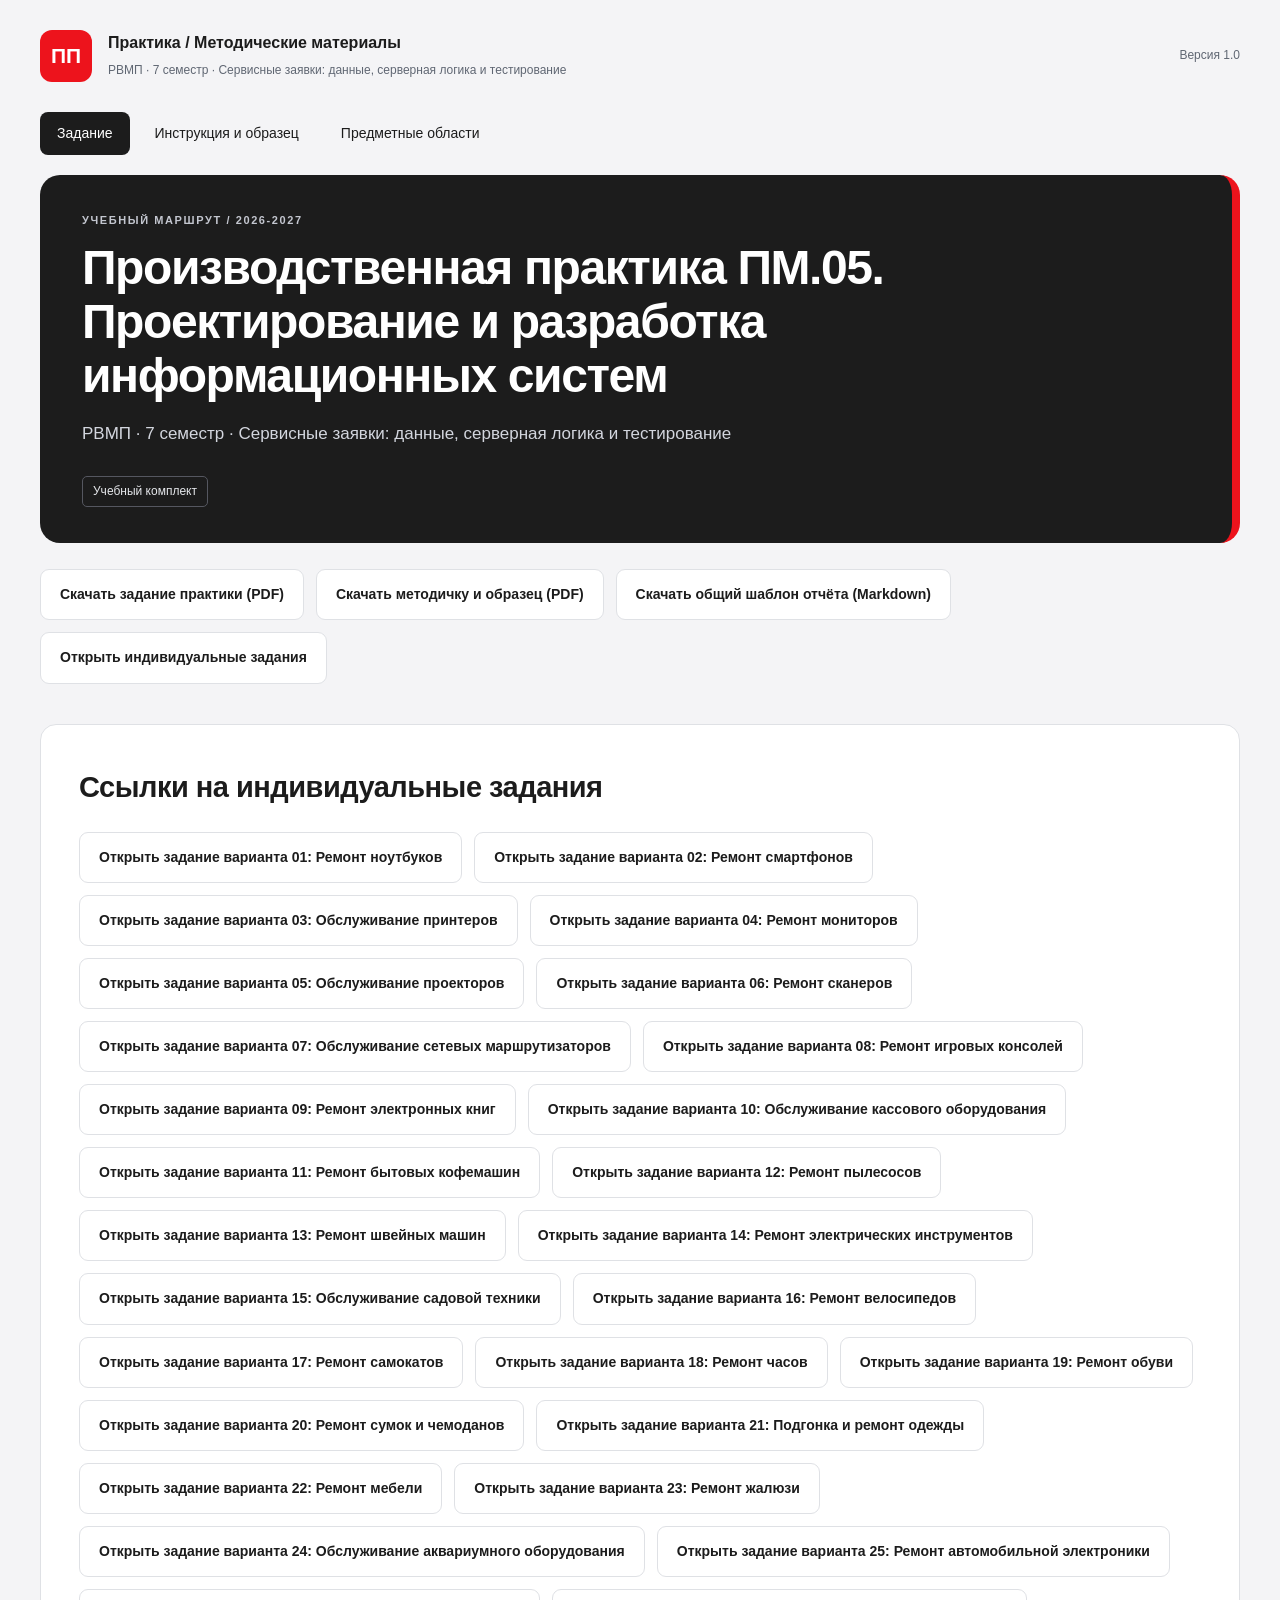
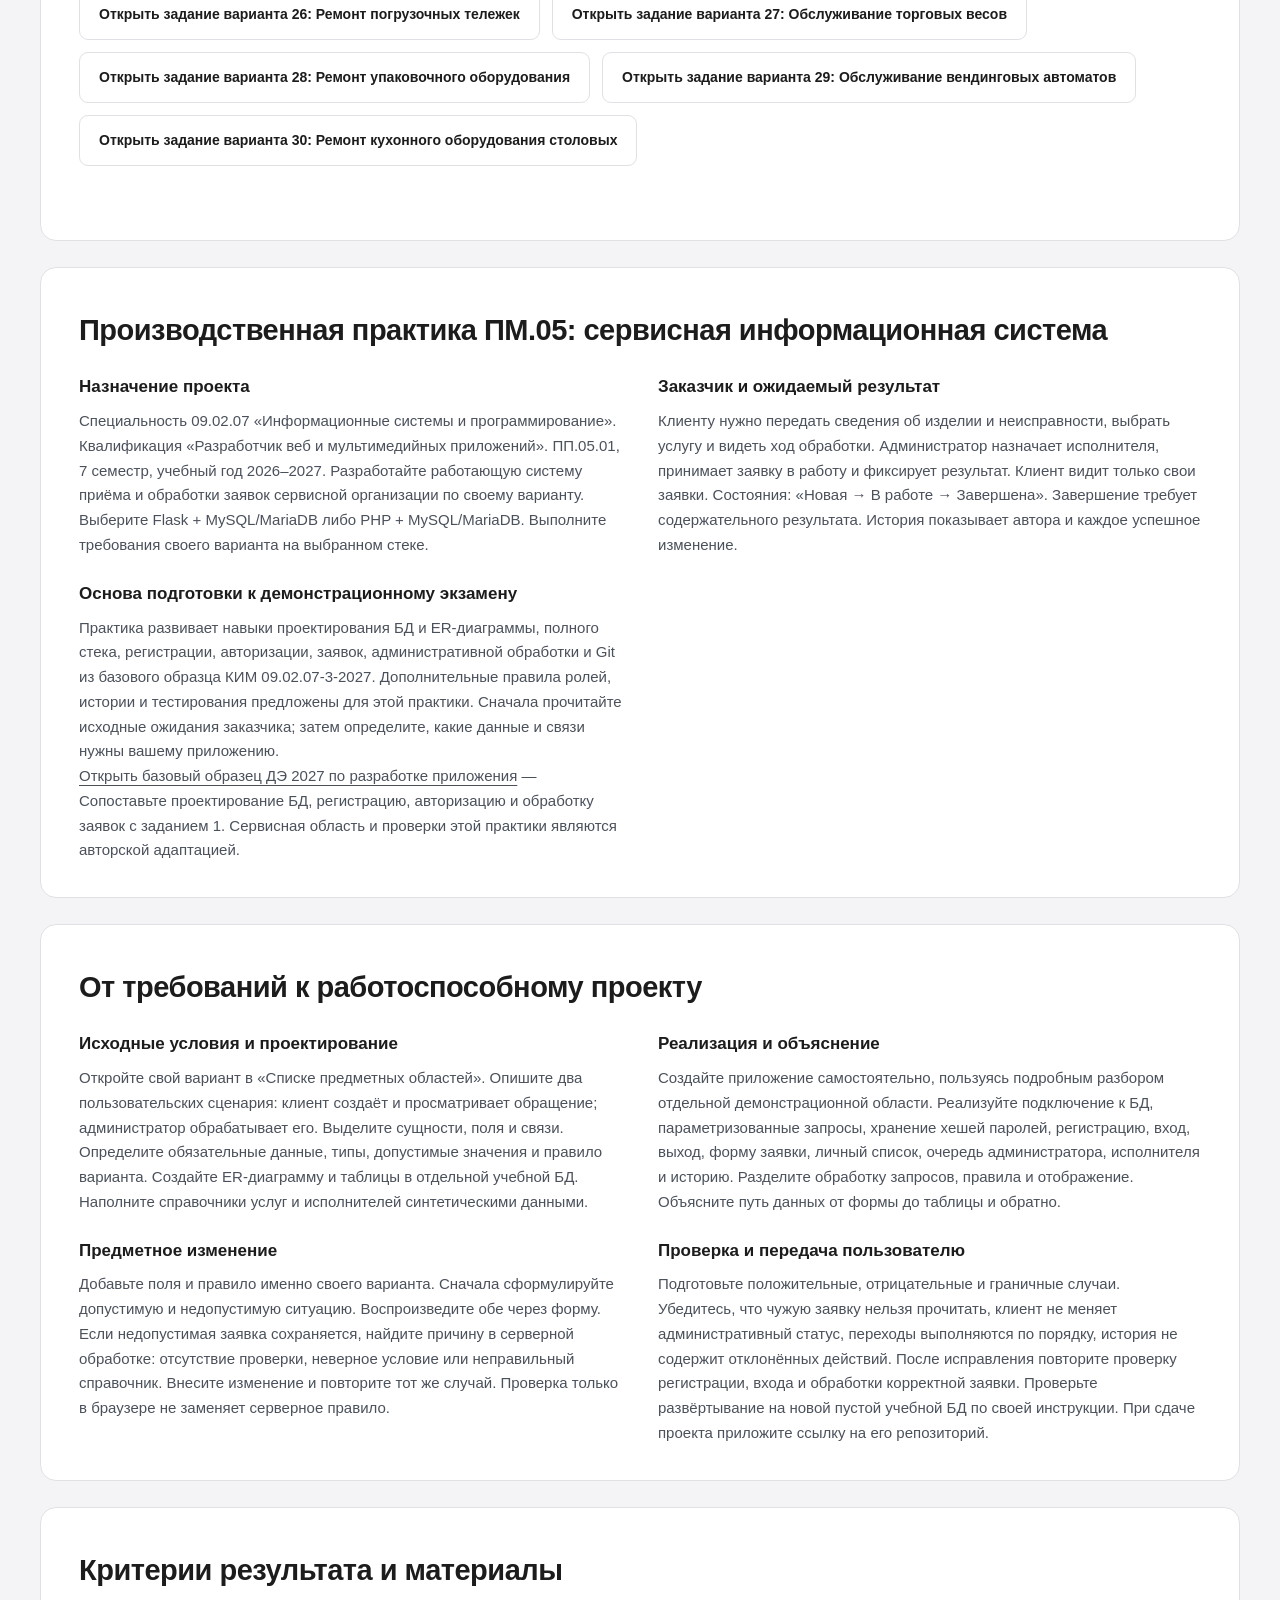
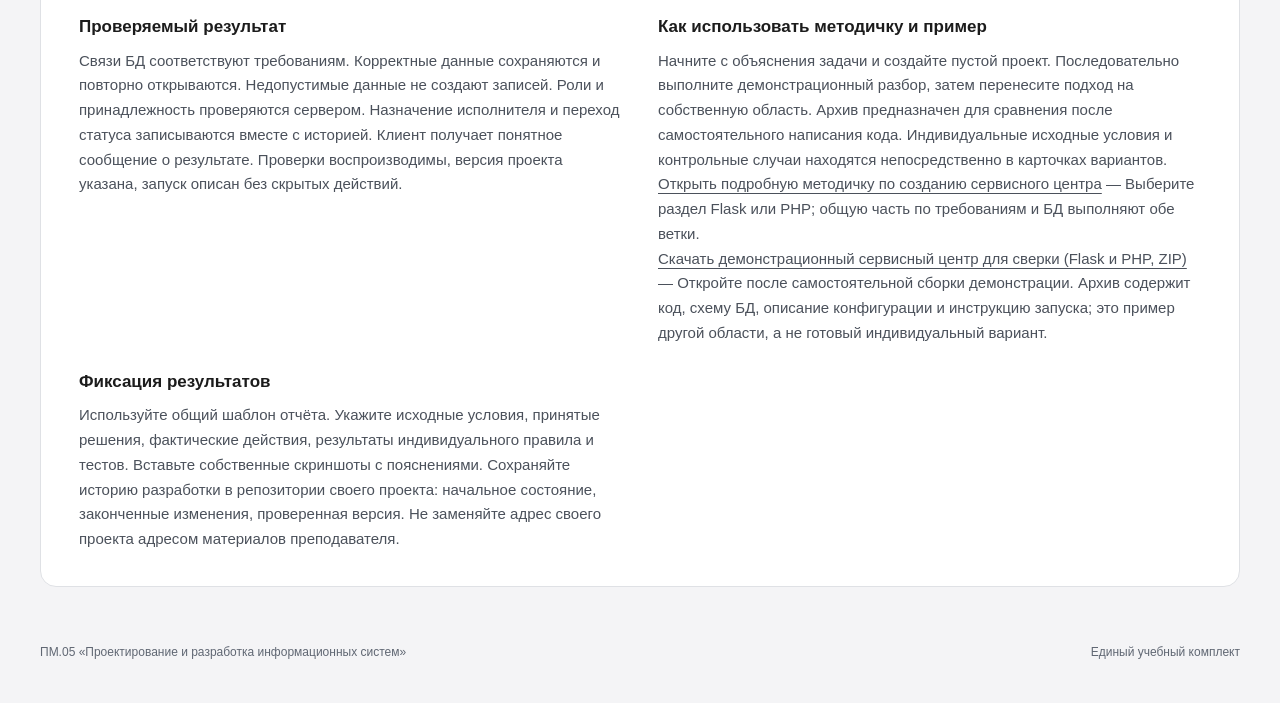
==== site/index.html @ 6b8aa386 "Publish PM05 semester 7 service information system practice" ====
<!doctype html><html lang="ru"><head><meta charset="utf-8"><meta name="viewport" content="width=device-width,initial-scale=1"><title>Производственная практика ПМ.05. Проектирование и разработка информационных систем</title><link rel="icon" href="assets/favicon.svg"><link rel="stylesheet" href="assets/style.css"></head><body><a class="skip" href="#main">Перейти к содержанию</a><header class="shell top"><a class="brand" href="index.html"><span class="emblem">ПП</span><span><strong>Практика / Методические материалы</strong><small>РВМП · 7 семестр · Сервисные заявки: данные, серверная логика и тестирование</small></span></a><span class="version">Версия 1.0</span></header><div class="shell"><nav><a href="index.html" aria-current=page>Задание</a><a href="lessons.html" >Инструкция и образец</a><a href="areas.html" >Предметные области</a></nav><main id="main"><section class="hero"><p class="eyebrow">Учебный маршрут / 2026-2027</p><h1>Производственная практика ПМ.05. Проектирование и разработка информационных систем</h1><p>РВМП · 7 семестр · Сервисные заявки: данные, серверная логика и тестирование</p><span class="badge">Учебный комплект</span></section><div class="downloads"><a class="button" href="downloads/assignment.pdf">Скачать задание практики (PDF)</a><a class="button" href="downloads/guide.pdf">Скачать методичку и образец (PDF)</a><a class="button" href="downloads/report-template.md">Скачать общий шаблон отчёта (Markdown)</a><a class="button" href="areas.html#variant-01">Открыть индивидуальные задания</a></div><article class="lesson" id="variant-index"><h2>Ссылки на индивидуальные задания</h2><div class="downloads"><a class="button" href="areas.html#variant-01">Открыть задание варианта 01: Ремонт ноутбуков</a><a class="button" href="areas.html#variant-02">Открыть задание варианта 02: Ремонт смартфонов</a><a class="button" href="areas.html#variant-03">Открыть задание варианта 03: Обслуживание принтеров</a><a class="button" href="areas.html#variant-04">Открыть задание варианта 04: Ремонт мониторов</a><a class="button" href="areas.html#variant-05">Открыть задание варианта 05: Обслуживание проекторов</a><a class="button" href="areas.html#variant-06">Открыть задание варианта 06: Ремонт сканеров</a><a class="button" href="areas.html#variant-07">Открыть задание варианта 07: Обслуживание сетевых маршрутизаторов</a><a class="button" href="areas.html#variant-08">Открыть задание варианта 08: Ремонт игровых консолей</a><a class="button" href="areas.html#variant-09">Открыть задание варианта 09: Ремонт электронных книг</a><a class="button" href="areas.html#variant-10">Открыть задание варианта 10: Обслуживание кассового оборудования</a><a class="button" href="areas.html#variant-11">Открыть задание варианта 11: Ремонт бытовых кофемашин</a><a class="button" href="areas.html#variant-12">Открыть задание варианта 12: Ремонт пылесосов</a><a class="button" href="areas.html#variant-13">Открыть задание варианта 13: Ремонт швейных машин</a><a class="button" href="areas.html#variant-14">Открыть задание варианта 14: Ремонт электрических инструментов</a><a class="button" href="areas.html#variant-15">Открыть задание варианта 15: Обслуживание садовой техники</a><a class="button" href="areas.html#variant-16">Открыть задание варианта 16: Ремонт велосипедов</a><a class="button" href="areas.html#variant-17">Открыть задание варианта 17: Ремонт самокатов</a><a class="button" href="areas.html#variant-18">Открыть задание варианта 18: Ремонт часов</a><a class="button" href="areas.html#variant-19">Открыть задание варианта 19: Ремонт обуви</a><a class="button" href="areas.html#variant-20">Открыть задание варианта 20: Ремонт сумок и чемоданов</a><a class="button" href="areas.html#variant-21">Открыть задание варианта 21: Подгонка и ремонт одежды</a><a class="button" href="areas.html#variant-22">Открыть задание варианта 22: Ремонт мебели</a><a class="button" href="areas.html#variant-23">Открыть задание варианта 23: Ремонт жалюзи</a><a class="button" href="areas.html#variant-24">Открыть задание варианта 24: Обслуживание аквариумного оборудования</a><a class="button" href="areas.html#variant-25">Открыть задание варианта 25: Ремонт автомобильной электроники</a><a class="button" href="areas.html#variant-26">Открыть задание варианта 26: Ремонт погрузочных тележек</a><a class="button" href="areas.html#variant-27">Открыть задание варианта 27: Обслуживание торговых весов</a><a class="button" href="areas.html#variant-28">Открыть задание варианта 28: Ремонт упаковочного оборудования</a><a class="button" href="areas.html#variant-29">Открыть задание варианта 29: Обслуживание вендинговых автоматов</a><a class="button" href="areas.html#variant-30">Открыть задание варианта 30: Ремонт кухонного оборудования столовых</a></div></article><article class="lesson" id="page-1"><p class="eyebrow"></p><h2>Производственная практика ПМ.05: сервисная информационная система</h2><div class="blocks"><section class="block text"><h3>Назначение проекта</h3><p>Специальность 09.02.07 «Информационные системы и программирование». Квалификация «Разработчик веб и мультимедийных приложений». ПП.05.01, 7 семестр, учебный год 2026–2027. Разработайте работающую систему приёма и обработки заявок сервисной организации по своему варианту. Выберите Flask + MySQL/MariaDB либо PHP + MySQL/MariaDB. Выполните требования своего варианта на выбранном стеке.</p></section><section class="block text"><h3>Заказчик и ожидаемый результат</h3><p>Клиенту нужно передать сведения об изделии и неисправности, выбрать услугу и видеть ход обработки. Администратор назначает исполнителя, принимает заявку в работу и фиксирует результат. Клиент видит только свои заявки. Состояния: «Новая → В работе → Завершена». Завершение требует содержательного результата. История показывает автора и каждое успешное изменение.</p></section><section class="block text"><h3>Основа подготовки к демонстрационному экзамену</h3><p>Практика развивает навыки проектирования БД и ER-диаграммы, полного стека, регистрации, авторизации, заявок, административной обработки и Git из базового образца КИМ 09.02.07-3-2027. Дополнительные правила ролей, истории и тестирования предложены для этой практики. Сначала прочитайте исходные ожидания заказчика; затем определите, какие данные и связи нужны вашему приложению.<br><a href="https://github.com/OlgaKraven/demo-rvpm-2027/blob/main/content/official.json">Открыть базовый образец ДЭ 2027 по разработке приложения</a> — Сопоставьте проектирование БД, регистрацию, авторизацию и обработку заявок с заданием 1. Сервисная область и проверки этой практики являются авторской адаптацией.</p></section></div></article><article class="lesson" id="page-2"><p class="eyebrow"></p><h2>От требований к работоспособному проекту</h2><div class="blocks"><section class="block text"><h3>Исходные условия и проектирование</h3><p>Откройте свой вариант в «Списке предметных областей». Опишите два пользовательских сценария: клиент создаёт и просматривает обращение; администратор обрабатывает его. Выделите сущности, поля и связи. Определите обязательные данные, типы, допустимые значения и правило варианта. Создайте ER-диаграмму и таблицы в отдельной учебной БД. Наполните справочники услуг и исполнителей синтетическими данными.</p></section><section class="block text"><h3>Реализация и объяснение</h3><p>Создайте приложение самостоятельно, пользуясь подробным разбором отдельной демонстрационной области. Реализуйте подключение к БД, параметризованные запросы, хранение хешей паролей, регистрацию, вход, выход, форму заявки, личный список, очередь администратора, исполнителя и историю. Разделите обработку запросов, правила и отображение. Объясните путь данных от формы до таблицы и обратно.</p></section><section class="block text"><h3>Предметное изменение</h3><p>Добавьте поля и правило именно своего варианта. Сначала сформулируйте допустимую и недопустимую ситуацию. Воспроизведите обе через форму. Если недопустимая заявка сохраняется, найдите причину в серверной обработке: отсутствие проверки, неверное условие или неправильный справочник. Внесите изменение и повторите тот же случай. Проверка только в браузере не заменяет серверное правило.</p></section><section class="block text"><h3>Проверка и передача пользователю</h3><p>Подготовьте положительные, отрицательные и граничные случаи. Убедитесь, что чужую заявку нельзя прочитать, клиент не меняет административный статус, переходы выполняются по порядку, история не содержит отклонённых действий. После исправления повторите проверку регистрации, входа и обработки корректной заявки. Проверьте развёртывание на новой пустой учебной БД по своей инструкции. При сдаче проекта приложите ссылку на его репозиторий.</p></section></div></article><article class="lesson" id="page-3"><p class="eyebrow"></p><h2>Критерии результата и материалы</h2><div class="blocks"><section class="block text"><h3>Проверяемый результат</h3><p>Связи БД соответствуют требованиям. Корректные данные сохраняются и повторно открываются. Недопустимые данные не создают записей. Роли и принадлежность проверяются сервером. Назначение исполнителя и переход статуса записываются вместе с историей. Клиент получает понятное сообщение о результате. Проверки воспроизводимы, версия проекта указана, запуск описан без скрытых действий.</p></section><section class="block text"><h3>Как использовать методичку и пример</h3><p>Начните с объяснения задачи и создайте пустой проект. Последовательно выполните демонстрационный разбор, затем перенесите подход на собственную область. Архив предназначен для сравнения после самостоятельного написания кода. Индивидуальные исходные условия и контрольные случаи находятся непосредственно в карточках вариантов.<br><a href="https://olgakraven.github.io/2026-2027-09.02.07-rvmp-pp-pm.05-sem07/lessons.html">Открыть подробную методичку по созданию сервисного центра</a> — Выберите раздел Flask или PHP; общую часть по требованиям и БД выполняют обе ветки.<br><a href="https://olgakraven.github.io/2026-2027-09.02.07-rvmp-pp-pm.05-sem07/downloads/Service-center-demo.zip">Скачать демонстрационный сервисный центр для сверки (Flask и PHP, ZIP)</a> — Откройте после самостоятельной сборки демонстрации. Архив содержит код, схему БД, описание конфигурации и инструкцию запуска; это пример другой области, а не готовый индивидуальный вариант.</p></section><section class="block text"><h3>Фиксация результатов</h3><p>Используйте общий шаблон отчёта. Укажите исходные условия, принятые решения, фактические действия, результаты индивидуального правила и тестов. Вставьте собственные скриншоты с пояснениями. Сохраняйте историю разработки в репозитории своего проекта: начальное состояние, законченные изменения, проверенная версия. Не заменяйте адрес своего проекта адресом материалов преподавателя.</p></section></div></article></main><footer><span>ПМ.05 «Проектирование и разработка информационных систем»</span><span>Единый учебный комплект</span></footer></div></body></html>
---- site/assets/style.css ----
:root{--red:#ed131c;--ink:#1c1c1c;--muted:#606773;--line:#dfe1e5;--paper:#fff;--canvas:#f4f4f6}*{box-sizing:border-box}html{scroll-behavior:smooth;scroll-padding-top:24px}body{margin:0;background:var(--canvas);color:var(--ink);font:16px/1.65 Arial,Helvetica,sans-serif}a{color:inherit;text-underline-offset:4px}.shell{max-width:1320px;margin:auto;padding:0 40px}.top{display:flex;align-items:center;justify-content:space-between;gap:24px;min-height:112px}.brand{display:flex;align-items:center;gap:16px;text-decoration:none}.emblem{display:grid;place-items:center;background:var(--red);color:white;border-radius:12px;width:52px;height:52px;font-weight:800;font-size:21px;flex-shrink:0}.brand strong{font-size:16px;display:block}.brand small,.version{font-size:12px;color:var(--muted)}.skip{position:absolute;top:-60px;left:20px;background:white;padding:10px;z-index:2}.skip:focus{top:10px}:focus-visible{outline:3px solid #4561c8;outline-offset:4px}nav{display:flex;flex-wrap:wrap;gap:8px;margin:0 0 20px}nav a{padding:10px 17px;text-decoration:none;border-radius:8px;font-size:14px}nav a:hover{background:#e9e9ed}nav a[aria-current]{background:var(--ink);color:white}.hero{background:#1c1c1c;color:white;border-radius:20px;padding:36px 42px;position:relative;overflow:hidden;margin-bottom:26px;border-right:8px solid var(--red)}.hero h1{font-size:clamp(30px,4vw,48px);line-height:1.12;letter-spacing:-1.4px;max-width:880px;margin:12px 0 18px}.hero>p:not(.eyebrow){max-width:830px;color:#d3d6de;font-size:17px}.eyebrow{font-size:11px;font-weight:700;text-transform:uppercase;letter-spacing:1.6px;color:var(--muted);margin:0 0 10px}.hero .eyebrow{color:#c3c6cf}.badge{display:inline-block;border:1px solid #555760;color:#e5e7eb;padding:5px 10px;border-radius:5px;font-size:12px;margin-top:10px}.downloads{display:flex;gap:12px;flex-wrap:wrap;margin:24px 0 40px}.button{display:inline-block;background:white;border:1px solid var(--line);padding:13px 19px;border-radius:9px;font-size:14px;font-weight:700;text-decoration:none}.primary{background:var(--red);color:white;border-color:var(--red)}.button:hover{box-shadow:0 4px 14px #0001}.intro{max-width:850px;margin:38px 0 24px}.intro h2{font-size:27px;line-height:1.3;letter-spacing:-.6px}.intro p{color:var(--muted)}.grid{display:grid;grid-template-columns:repeat(4,minmax(0,1fr));gap:14px}.card{display:flex;flex-direction:column;padding:23px 21px;border:1px solid var(--line);border-radius:14px;background:white;text-decoration:none}.card:hover{border-color:var(--red)}.card h3{font-size:20px;line-height:1.35;margin:8px 0}.card p{font-size:14px;color:var(--muted);flex:1}.result{border-top:1px solid var(--line);padding-top:14px;font-size:12px}.lesson{background:var(--paper);border:1px solid var(--line);border-radius:16px;padding:34px 38px;margin:26px 0;scroll-margin-top:24px}.lesson>h2{font-size:29px;line-height:1.25;letter-spacing:-.5px;margin:10px 0 27px}.blocks{display:grid;grid-template-columns:1fr 1fr;gap:24px 36px}.block{min-width:0}.block h3{font-size:17px;line-height:1.4;margin:0 0 10px}.block p{font-size:15px;color:#4b515b;margin:0;overflow-wrap:anywhere}.block.note{border-left:3px solid var(--red);padding-left:17px}.block pre{white-space:pre-wrap;overflow-wrap:anywhere;background:#f4f4f6;border:1px solid var(--line);padding:18px;border-radius:9px;font:13px/1.65 Consolas,monospace;margin:0}.notice{border-left:4px solid var(--red);background:white;padding:20px 24px;color:var(--muted);font-size:14px;margin:28px 0}.toc{background:#fff;border:1px solid var(--line);border-radius:14px;padding:16px;gap:6px}.toc a{font-size:13px;padding:6px 10px;border:1px solid #ececf0}footer{display:flex;justify-content:space-between;gap:20px;font-size:12px;color:var(--muted);padding:30px 0 40px}@media(max-width:1000px){.grid{grid-template-columns:1fr 1fr}.shell{padding:0 24px}.hero{padding:30px}}@media(max-width:640px){.shell{padding:0 16px}.top{min-height:100px;gap:10px}.brand strong{font-size:13px}.brand small{font-size:11px}.version{display:none}.emblem{width:43px;height:46px}.hero{padding:25px 22px}.hero h1{font-size:32px}.hero>p:not(.eyebrow){font-size:15px}nav{gap:4px}nav a{padding:9px;font-size:12px}.grid,.blocks{grid-template-columns:1fr}.lesson{padding:24px 20px}.lesson>h2{font-size:25px}.downloads{display:grid}.card{padding:20px}footer{display:block}.toc{max-height:none}}@media(prefers-reduced-motion:reduce){html{scroll-behavior:auto}}@media print{@page{size:A4 landscape;margin:14mm}body{background:white;font-size:11pt}.top,nav,.downloads,footer,.skip{display:none}.shell{max-width:none;padding:0}.hero{background:white;color:black;border:0;padding:0}.hero>p:not(.eyebrow),.hero .eyebrow{color:#333}.badge{color:#333}.lesson{break-before:page;border:0;padding:0;border-radius:0}.blocks{display:block;columns:2;column-gap:12mm}.block{break-inside:avoid;margin-bottom:8mm}.block p{font-size:11pt}.block pre{font-size:9pt}.grid{grid-template-columns:1fr 1fr}.card{break-inside:avoid}}
:root .example-grid{grid-template-columns:repeat(3,minmax(0,1fr))}.example-grid .card{gap:12px}.example-grid .card p{margin:0}.example-grid .button{text-align:center}.block figcaption,figcaption{font-size:12px;color:var(--muted)}figure.block{margin:0}@media(max-width:760px){:root .example-grid{grid-template-columns:1fr}}
:root .example-grid .eyebrow{flex:none}
.screenshot{grid-column:1/-1}.screenshot img{display:block;width:100%;max-width:1120px;height:auto;border:1px solid var(--line);border-radius:10px;background:#10182a}.screenshot figcaption{margin-top:8px}.blocks>.block p{white-space:normal}.lesson[id^="variants-"] .blocks{grid-template-columns:repeat(2,minmax(0,1fr))}.lesson[id^="variants-"] .block{padding:18px;border:1px solid var(--line);border-radius:10px;background:#fafafb}@media(max-width:760px){.lesson[id^="variants-"] .blocks{grid-template-columns:1fr}}
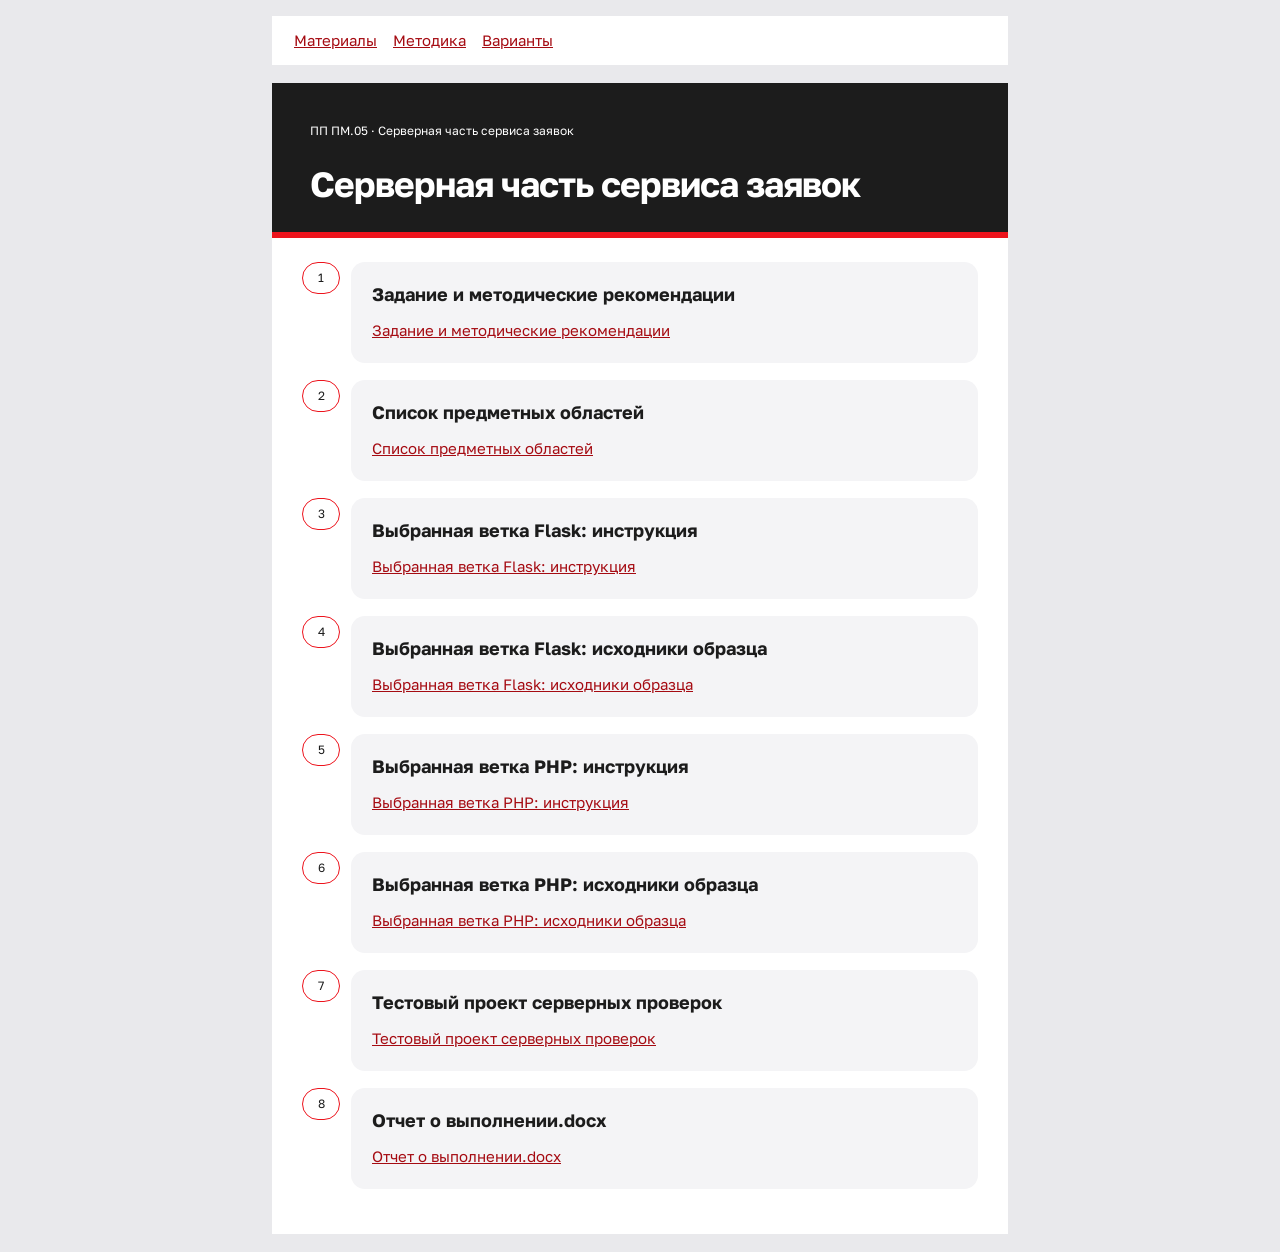
==== commit 4a94ee2b: "Подготовить ПП ПМ.05 РВМП: серверные ветки, варианты и методику" ====
--- a/site/index.html
+++ b/site/index.html
@@ -1 +1 @@
-<!doctype html><html lang="ru"><head><meta charset="utf-8"><meta name="viewport" content="width=device-width,initial-scale=1"><title>Производственная практика ПМ.05. Проектирование и разработка информационных систем</title><link rel="icon" href="assets/favicon.svg"><link rel="stylesheet" href="assets/style.css"></head><body><a class="skip" href="#main">Перейти к содержанию</a><header class="shell top"><a class="brand" href="index.html"><span class="emblem">ПП</span><span><strong>Практика / Методические материалы</strong><small>РВМП · 7 семестр · Сервисные заявки: данные, серверная логика и тестирование</small></span></a><span class="version">Версия 1.0</span></header><div class="shell"><nav><a href="index.html" aria-current=page>Задание</a><a href="lessons.html" >Инструкция и образец</a><a href="areas.html" >Предметные области</a></nav><main id="main"><section class="hero"><p class="eyebrow">Учебный маршрут / 2026-2027</p><h1>Производственная практика ПМ.05. Проектирование и разработка информационных систем</h1><p>РВМП · 7 семестр · Сервисные заявки: данные, серверная логика и тестирование</p><span class="badge">Учебный комплект</span></section><div class="downloads"><a class="button" href="downloads/assignment.pdf">Скачать задание практики (PDF)</a><a class="button" href="downloads/guide.pdf">Скачать методичку и образец (PDF)</a><a class="button" href="downloads/report-template.md">Скачать общий шаблон отчёта (Markdown)</a><a class="button" href="areas.html#variant-01">Открыть индивидуальные задания</a></div><article class="lesson" id="variant-index"><h2>Ссылки на индивидуальные задания</h2><div class="downloads"><a class="button" href="areas.html#variant-01">Открыть задание варианта 01: Ремонт ноутбуков</a><a class="button" href="areas.html#variant-02">Открыть задание варианта 02: Ремонт смартфонов</a><a class="button" href="areas.html#variant-03">Открыть задание варианта 03: Обслуживание принтеров</a><a class="button" href="areas.html#variant-04">Открыть задание варианта 04: Ремонт мониторов</a><a class="button" href="areas.html#variant-05">Открыть задание варианта 05: Обслуживание проекторов</a><a class="button" href="areas.html#variant-06">Открыть задание варианта 06: Ремонт сканеров</a><a class="button" href="areas.html#variant-07">Открыть задание варианта 07: Обслуживание сетевых маршрутизаторов</a><a class="button" href="areas.html#variant-08">Открыть задание варианта 08: Ремонт игровых консолей</a><a class="button" href="areas.html#variant-09">Открыть задание варианта 09: Ремонт электронных книг</a><a class="button" href="areas.html#variant-10">Открыть задание варианта 10: Обслуживание кассового оборудования</a><a class="button" href="areas.html#variant-11">Открыть задание варианта 11: Ремонт бытовых кофемашин</a><a class="button" href="areas.html#variant-12">Открыть задание варианта 12: Ремонт пылесосов</a><a class="button" href="areas.html#variant-13">Открыть задание варианта 13: Ремонт швейных машин</a><a class="button" href="areas.html#variant-14">Открыть задание варианта 14: Ремонт электрических инструментов</a><a class="button" href="areas.html#variant-15">Открыть задание варианта 15: Обслуживание садовой техники</a><a class="button" href="areas.html#variant-16">Открыть задание варианта 16: Ремонт велосипедов</a><a class="button" href="areas.html#variant-17">Открыть задание варианта 17: Ремонт самокатов</a><a class="button" href="areas.html#variant-18">Открыть задание варианта 18: Ремонт часов</a><a class="button" href="areas.html#variant-19">Открыть задание варианта 19: Ремонт обуви</a><a class="button" href="areas.html#variant-20">Открыть задание варианта 20: Ремонт сумок и чемоданов</a><a class="button" href="areas.html#variant-21">Открыть задание варианта 21: Подгонка и ремонт одежды</a><a class="button" href="areas.html#variant-22">Открыть задание варианта 22: Ремонт мебели</a><a class="button" href="areas.html#variant-23">Открыть задание варианта 23: Ремонт жалюзи</a><a class="button" href="areas.html#variant-24">Открыть задание варианта 24: Обслуживание аквариумного оборудования</a><a class="button" href="areas.html#variant-25">Открыть задание варианта 25: Ремонт автомобильной электроники</a><a class="button" href="areas.html#variant-26">Открыть задание варианта 26: Ремонт погрузочных тележек</a><a class="button" href="areas.html#variant-27">Открыть задание варианта 27: Обслуживание торговых весов</a><a class="button" href="areas.html#variant-28">Открыть задание варианта 28: Ремонт упаковочного оборудования</a><a class="button" href="areas.html#variant-29">Открыть задание варианта 29: Обслуживание вендинговых автоматов</a><a class="button" href="areas.html#variant-30">Открыть задание варианта 30: Ремонт кухонного оборудования столовых</a></div></article><article class="lesson" id="page-1"><p class="eyebrow"></p><h2>Производственная практика ПМ.05: сервисная информационная система</h2><div class="blocks"><section class="block text"><h3>Назначение проекта</h3><p>Специальность 09.02.07 «Информационные системы и программирование». Квалификация «Разработчик веб и мультимедийных приложений». ПП.05.01, 7 семестр, учебный год 2026–2027. Разработайте работающую систему приёма и обработки заявок сервисной организации по своему варианту. Выберите Flask + MySQL/MariaDB либо PHP + MySQL/MariaDB. Выполните требования своего варианта на выбранном стеке.</p></section><section class="block text"><h3>Заказчик и ожидаемый результат</h3><p>Клиенту нужно передать сведения об изделии и неисправности, выбрать услугу и видеть ход обработки. Администратор назначает исполнителя, принимает заявку в работу и фиксирует результат. Клиент видит только свои заявки. Состояния: «Новая → В работе → Завершена». Завершение требует содержательного результата. История показывает автора и каждое успешное изменение.</p></section><section class="block text"><h3>Основа подготовки к демонстрационному экзамену</h3><p>Практика развивает навыки проектирования БД и ER-диаграммы, полного стека, регистрации, авторизации, заявок, административной обработки и Git из базового образца КИМ 09.02.07-3-2027. Дополнительные правила ролей, истории и тестирования предложены для этой практики. Сначала прочитайте исходные ожидания заказчика; затем определите, какие данные и связи нужны вашему приложению.<br><a href="https://github.com/OlgaKraven/demo-rvpm-2027/blob/main/content/official.json">Открыть базовый образец ДЭ 2027 по разработке приложения</a> — Сопоставьте проектирование БД, регистрацию, авторизацию и обработку заявок с заданием 1. Сервисная область и проверки этой практики являются авторской адаптацией.</p></section></div></article><article class="lesson" id="page-2"><p class="eyebrow"></p><h2>От требований к работоспособному проекту</h2><div class="blocks"><section class="block text"><h3>Исходные условия и проектирование</h3><p>Откройте свой вариант в «Списке предметных областей». Опишите два пользовательских сценария: клиент создаёт и просматривает обращение; администратор обрабатывает его. Выделите сущности, поля и связи. Определите обязательные данные, типы, допустимые значения и правило варианта. Создайте ER-диаграмму и таблицы в отдельной учебной БД. Наполните справочники услуг и исполнителей синтетическими данными.</p></section><section class="block text"><h3>Реализация и объяснение</h3><p>Создайте приложение самостоятельно, пользуясь подробным разбором отдельной демонстрационной области. Реализуйте подключение к БД, параметризованные запросы, хранение хешей паролей, регистрацию, вход, выход, форму заявки, личный список, очередь администратора, исполнителя и историю. Разделите обработку запросов, правила и отображение. Объясните путь данных от формы до таблицы и обратно.</p></section><section class="block text"><h3>Предметное изменение</h3><p>Добавьте поля и правило именно своего варианта. Сначала сформулируйте допустимую и недопустимую ситуацию. Воспроизведите обе через форму. Если недопустимая заявка сохраняется, найдите причину в серверной обработке: отсутствие проверки, неверное условие или неправильный справочник. Внесите изменение и повторите тот же случай. Проверка только в браузере не заменяет серверное правило.</p></section><section class="block text"><h3>Проверка и передача пользователю</h3><p>Подготовьте положительные, отрицательные и граничные случаи. Убедитесь, что чужую заявку нельзя прочитать, клиент не меняет административный статус, переходы выполняются по порядку, история не содержит отклонённых действий. После исправления повторите проверку регистрации, входа и обработки корректной заявки. Проверьте развёртывание на новой пустой учебной БД по своей инструкции. При сдаче проекта приложите ссылку на его репозиторий.</p></section></div></article><article class="lesson" id="page-3"><p class="eyebrow"></p><h2>Критерии результата и материалы</h2><div class="blocks"><section class="block text"><h3>Проверяемый результат</h3><p>Связи БД соответствуют требованиям. Корректные данные сохраняются и повторно открываются. Недопустимые данные не создают записей. Роли и принадлежность проверяются сервером. Назначение исполнителя и переход статуса записываются вместе с историей. Клиент получает понятное сообщение о результате. Проверки воспроизводимы, версия проекта указана, запуск описан без скрытых действий.</p></section><section class="block text"><h3>Как использовать методичку и пример</h3><p>Начните с объяснения задачи и создайте пустой проект. Последовательно выполните демонстрационный разбор, затем перенесите подход на собственную область. Архив предназначен для сравнения после самостоятельного написания кода. Индивидуальные исходные условия и контрольные случаи находятся непосредственно в карточках вариантов.<br><a href="https://olgakraven.github.io/2026-2027-09.02.07-rvmp-pp-pm.05-sem07/lessons.html">Открыть подробную методичку по созданию сервисного центра</a> — Выберите раздел Flask или PHP; общую часть по требованиям и БД выполняют обе ветки.<br><a href="https://olgakraven.github.io/2026-2027-09.02.07-rvmp-pp-pm.05-sem07/downloads/Service-center-demo.zip">Скачать демонстрационный сервисный центр для сверки (Flask и PHP, ZIP)</a> — Откройте после самостоятельной сборки демонстрации. Архив содержит код, схему БД, описание конфигурации и инструкцию запуска; это пример другой области, а не готовый индивидуальный вариант.</p></section><section class="block text"><h3>Фиксация результатов</h3><p>Используйте общий шаблон отчёта. Укажите исходные условия, принятые решения, фактические действия, результаты индивидуального правила и тестов. Вставьте собственные скриншоты с пояснениями. Сохраняйте историю разработки в репозитории своего проекта: начальное состояние, законченные изменения, проверенная версия. Не заменяйте адрес своего проекта адресом материалов преподавателя.</p></section></div></article></main><footer><span>ПМ.05 «Проектирование и разработка информационных систем»</span><span>Единый учебный комплект</span></footer></div></body></html>+<!doctype html><html lang="ru"><meta charset="utf-8"><meta name="viewport" content="width=device-width,initial-scale=1"><title>Серверная часть сервиса заявок</title><style>@font-face{font-family:Golos;src:url(assets/fonts/GolosText-Regular.ttf)}@font-face{font-family:Golos;src:url(assets/fonts/GolosText-Bold.ttf);font-weight:700}*{box-sizing:border-box}body{margin:0;background:#e9e9ec;color:#1c1c1c;font:15px/1.65 Golos,Arial,sans-serif}nav{max-width:736px;margin:16px auto;background:#fff;padding:12px 22px}nav a{margin-right:16px;color:#a50b12}article{max-width:736px;margin:18px auto;background:#fff}header{padding:34px 38px 28px;background:#1c1c1c;color:white;border-bottom:6px solid #ed131c}header h1{font-size:35px;line-height:1.15;letter-spacing:-1px;margin:22px 0 0}header small{font-size:12px}.content{padding:24px 30px 28px}.step{display:grid;grid-template-columns:38px 1fr;gap:11px;margin:0 0 17px}.num{height:32px;min-width:38px;border:1.5px solid #ed131c;border-radius:18px;text-align:center;font-size:12px;line-height:29px;background:white}.block{padding:20px 21px;border-radius:14px;background:#f4f4f6}.block h2{font-size:18px;line-height:1.35;margin:0 0 12px}.block p{margin:0 0 10px;overflow-wrap:anywhere}pre{font:12px/1.65 Consolas,monospace;white-space:pre-wrap;overflow-wrap:anywhere;background:white;padding:15px;border:1px solid #dfe1e5;border-radius:7px}img{display:block;max-width:100%;height:auto}figcaption{font-size:13px;line-height:1.6}a{color:#a50b12}@media(max-width:570px){header{padding:29px 22px 24px}header h1{font-size:30px}.content{padding:23px 16px 24px}.step{grid-template-columns:27px 1fr;gap:8px}.num{min-width:27px;font-size:11px}.block{padding:17px 15px}}</style><nav><a href="index.html">Материалы</a><a href="lessons.html">Методика</a><a href="areas.html">Варианты</a></nav><article><header><small>ПП ПМ.05 · Серверная часть сервиса заявок</small><h1>Серверная часть сервиса заявок</h1></header><div class="content"><div class="step"><span class="num">1</span><section class="block"><h2>Задание и методические рекомендации</h2><a href="https://raw.githubusercontent.com/OlgaKraven/2026-2027-09.02.07-rvmp-pp-pm.05-sem07/main/site/downloads/assignment.pdf">Задание и методические рекомендации</a></section></div><div class="step"><span class="num">2</span><section class="block"><h2>Список предметных областей</h2><a href="https://raw.githubusercontent.com/OlgaKraven/2026-2027-09.02.07-rvmp-pp-pm.05-sem07/main/site/downloads/guide.pdf">Список предметных областей</a></section></div><div class="step"><span class="num">3</span><section class="block"><h2>Выбранная ветка Flask: инструкция</h2><a href="https://raw.githubusercontent.com/OlgaKraven/2026-2027-09.02.07-rvmp-pp-pm.05-sem07/main/site/downloads/flask.pdf">Выбранная ветка Flask: инструкция</a></section></div><div class="step"><span class="num">4</span><section class="block"><h2>Выбранная ветка Flask: исходники образца</h2><a href="https://raw.githubusercontent.com/OlgaKraven/2026-2027-09.02.07-rvmp-pp-pm.05-sem07/main/site/downloads/flask.zip">Выбранная ветка Flask: исходники образца</a></section></div><div class="step"><span class="num">5</span><section class="block"><h2>Выбранная ветка PHP: инструкция</h2><a href="https://raw.githubusercontent.com/OlgaKraven/2026-2027-09.02.07-rvmp-pp-pm.05-sem07/main/site/downloads/php.pdf">Выбранная ветка PHP: инструкция</a></section></div><div class="step"><span class="num">6</span><section class="block"><h2>Выбранная ветка PHP: исходники образца</h2><a href="https://raw.githubusercontent.com/OlgaKraven/2026-2027-09.02.07-rvmp-pp-pm.05-sem07/main/site/downloads/php.zip">Выбранная ветка PHP: исходники образца</a></section></div><div class="step"><span class="num">7</span><section class="block"><h2>Тестовый проект серверных проверок</h2><a href="https://raw.githubusercontent.com/OlgaKraven/2026-2027-09.02.07-rvmp-pp-pm.05-sem07/main/site/downloads/tests.zip">Тестовый проект серверных проверок</a></section></div><div class="step"><span class="num">8</span><section class="block"><h2>Отчет о выполнении.docx</h2><a href="https://raw.githubusercontent.com/OlgaKraven/2026-2027-09.02.07-rvmp-pp-pm.05-sem07/main/site/downloads/Отчет%20о%20выполнении.docx">Отчет о выполнении.docx</a></section></div></div></article></html>
